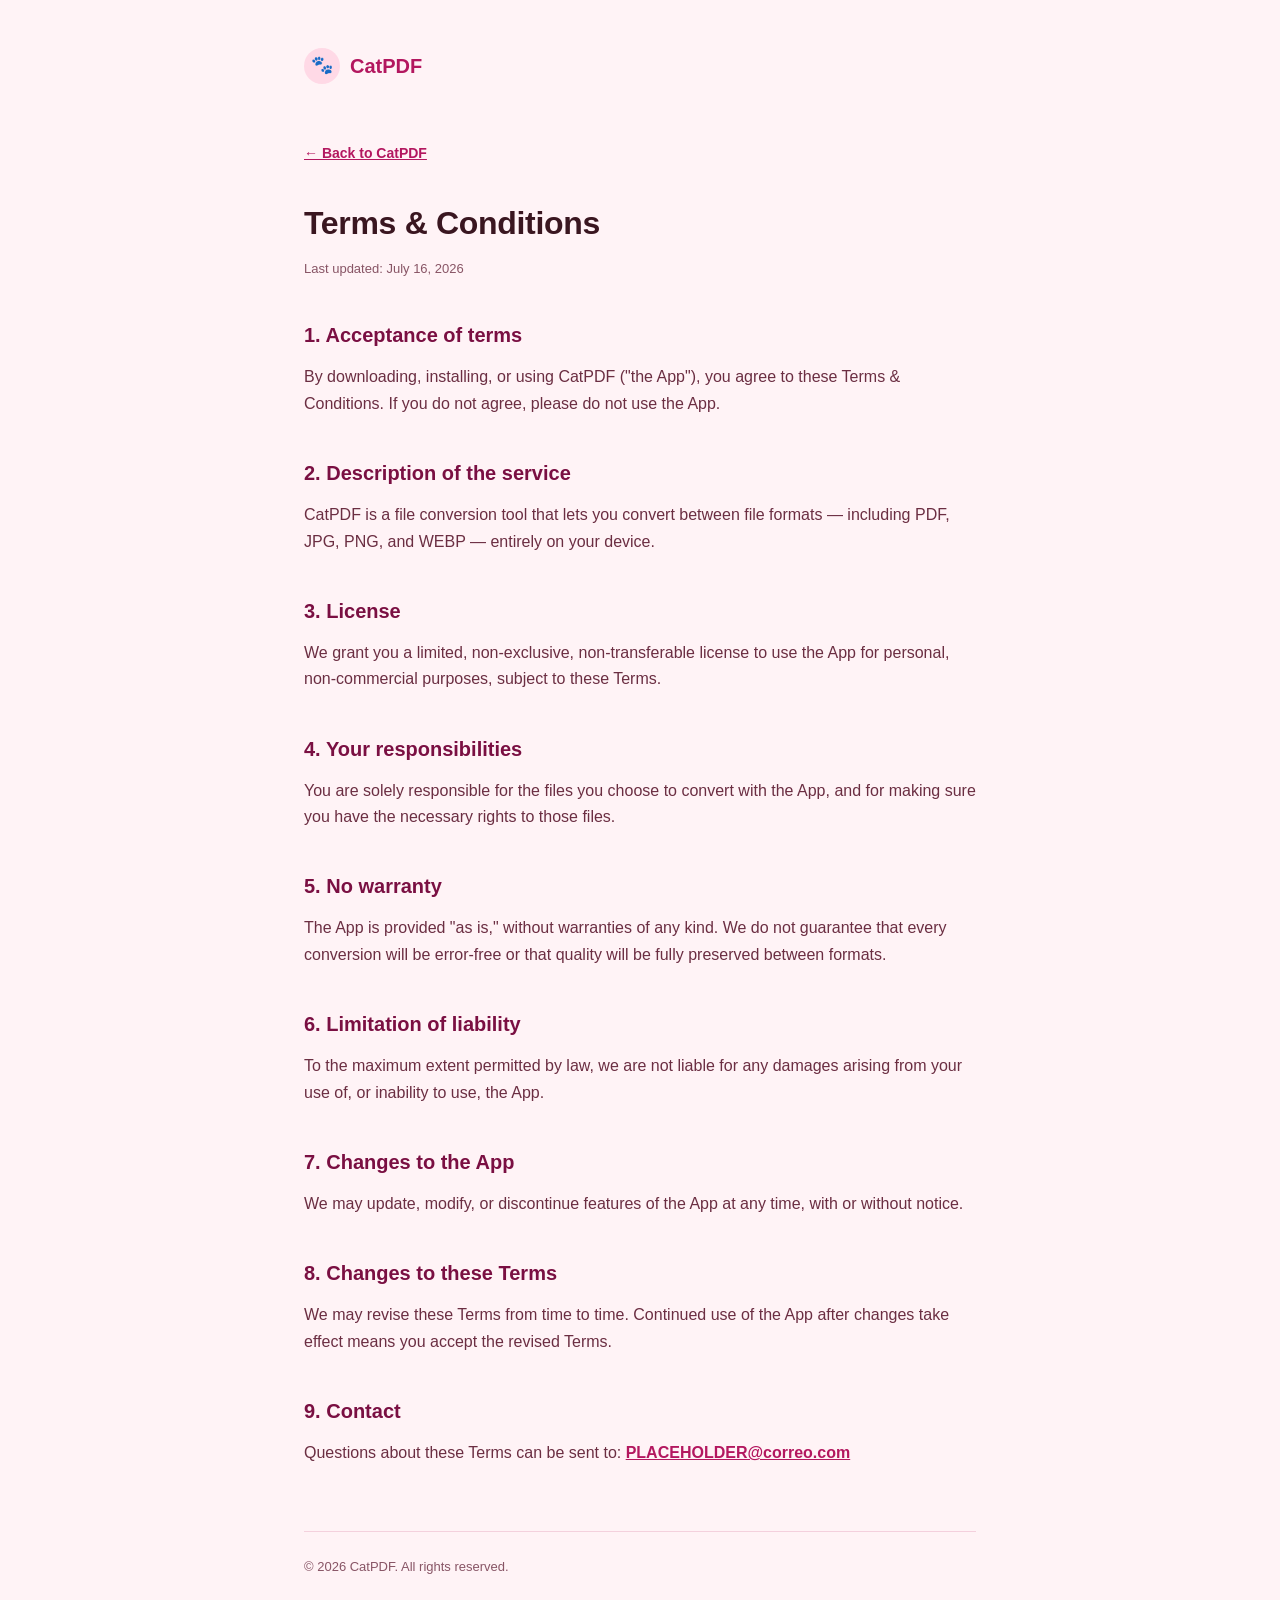
==== terms.html @ 92cdb4f9 "Add files via upload" ====
<!DOCTYPE html>
<html lang="en">
<head>
  <meta charset="UTF-8" />
  <meta name="viewport" content="width=device-width, initial-scale=1.0" />
  <title>Terms &amp; Conditions — CatPDF</title>
  <link rel="stylesheet" href="style.css" />
</head>
<body>
  <div class="wrap">
    <header class="site-header">
      <div class="paw">🐾</div>
      <a href="index.html" class="brand">CatPDF</a>
    </header>

    <a class="back-link" href="index.html">&larr; Back to CatPDF</a>

    <h1>Terms &amp; Conditions</h1>
    <p class="updated">Last updated: July 16, 2026</p>

    <h2>1. Acceptance of terms</h2>
    <p>
      By downloading, installing, or using CatPDF ("the App"), you agree
      to these Terms &amp; Conditions. If you do not agree, please do not
      use the App.
    </p>

    <h2>2. Description of the service</h2>
    <p>
      CatPDF is a file conversion tool that lets you convert between
      file formats — including PDF, JPG, PNG, and WEBP — entirely on
      your device.
    </p>

    <h2>3. License</h2>
    <p>
      We grant you a limited, non-exclusive, non-transferable license to
      use the App for personal, non-commercial purposes, subject to
      these Terms.
    </p>

    <h2>4. Your responsibilities</h2>
    <p>
      You are solely responsible for the files you choose to convert
      with the App, and for making sure you have the necessary rights to
      those files.
    </p>

    <h2>5. No warranty</h2>
    <p>
      The App is provided "as is," without warranties of any kind. We do
      not guarantee that every conversion will be error-free or that
      quality will be fully preserved between formats.
    </p>

    <h2>6. Limitation of liability</h2>
    <p>
      To the maximum extent permitted by law, we are not liable for any
      damages arising from your use of, or inability to use, the App.
    </p>

    <h2>7. Changes to the App</h2>
    <p>
      We may update, modify, or discontinue features of the App at any
      time, with or without notice.
    </p>

    <h2>8. Changes to these Terms</h2>
    <p>
      We may revise these Terms from time to time. Continued use of the
      App after changes take effect means you accept the revised Terms.
    </p>

    <h2>9. Contact</h2>
    <p>
      Questions about these Terms can be sent to:
      <a href="mailto:PLACEHOLDER@correo.com">PLACEHOLDER@correo.com</a>
    </p>

    <footer>
      &copy; 2026 CatPDF. All rights reserved.
    </footer>
  </div>
</body>
</html>
---- style.css ----
:root {
  --bg: #fff3f6;
  --card: #ffffff;
  --ink: #3a1620;
  --ink-soft: #6b2e42;
  --pink: #b3175f;
  --pink-soft: #ffd9e6;
  --pink-deep: #7a0f42;
  --border: #f2c9d8;
  --max-width: 720px;
}

* {
  box-sizing: border-box;
}

body {
  margin: 0;
  font-family: 'Segoe UI', Roboto, -apple-system, sans-serif;
  background: var(--bg);
  color: var(--ink);
  line-height: 1.65;
}

.wrap {
  max-width: var(--max-width);
  margin: 0 auto;
  padding: 48px 24px 80px;
}

header.site-header {
  display: flex;
  align-items: center;
  gap: 10px;
  margin-bottom: 56px;
}

header.site-header .paw {
  width: 36px;
  height: 36px;
  border-radius: 50%;
  background: var(--pink-soft);
  display: flex;
  align-items: center;
  justify-content: center;
  font-size: 18px;
}

header.site-header .brand {
  font-weight: 800;
  font-size: 20px;
  color: var(--pink);
  text-decoration: none;
}

h1 {
  font-size: 32px;
  font-weight: 800;
  margin: 0 0 8px;
  letter-spacing: -0.01em;
}

h2 {
  font-size: 20px;
  font-weight: 700;
  margin: 40px 0 12px;
  color: var(--pink-deep);
}

p {
  margin: 0 0 16px;
  color: var(--ink-soft);
}

.tagline {
  font-size: 17px;
  color: var(--ink-soft);
  margin-bottom: 32px;
}

.updated {
  font-size: 13px;
  color: var(--ink-soft);
  opacity: 0.8;
  margin-bottom: 40px;
}

.card {
  background: var(--card);
  border: 1px solid var(--border);
  border-radius: 20px;
  padding: 28px 28px 8px;
}

a {
  color: var(--pink);
  font-weight: 600;
}

.links {
  display: flex;
  gap: 20px;
  flex-wrap: wrap;
  margin-top: 40px;
}

.pill {
  display: inline-block;
  padding: 12px 22px;
  border-radius: 999px;
  background: var(--pink);
  color: #fff !important;
  font-weight: 700;
  text-decoration: none;
  font-size: 14px;
}

.pill.ghost {
  background: transparent;
  border: 2px solid var(--pink);
  color: var(--pink) !important;
}

footer {
  margin-top: 64px;
  padding-top: 24px;
  border-top: 1px solid var(--border);
  font-size: 13px;
  color: var(--ink-soft);
  opacity: 0.8;
}

.back-link {
  display: inline-block;
  margin-bottom: 32px;
  font-size: 14px;
}
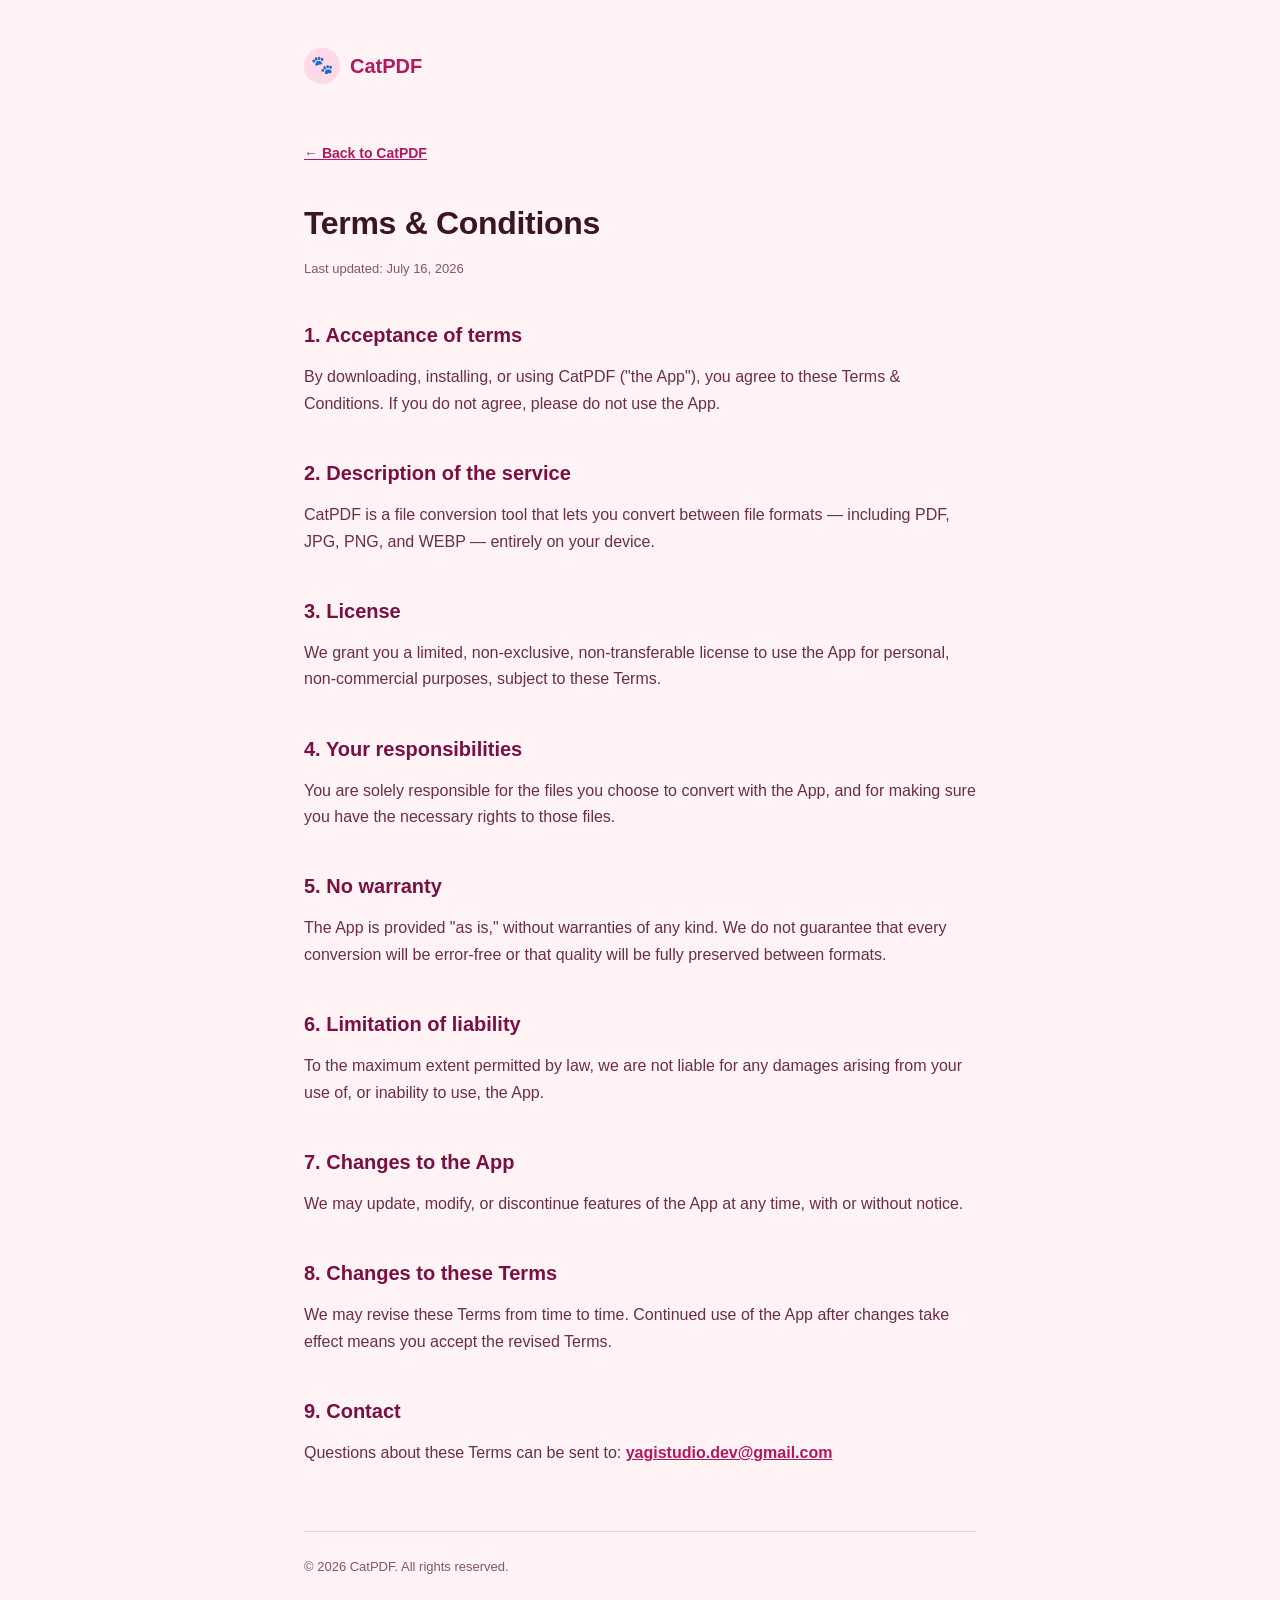
==== commit ef004eac: "Add files via upload" ====
--- a/terms.html
+++ b/terms.html
@@ -74,7 +74,7 @@
     <h2>9. Contact</h2>
     <p>
       Questions about these Terms can be sent to:
-      <a href="mailto:PLACEHOLDER@correo.com">PLACEHOLDER@correo.com</a>
+      <a href="mailto:yagistudio.dev@gmail.com">yagistudio.dev@gmail.com</a>
     </p>
 
     <footer>
